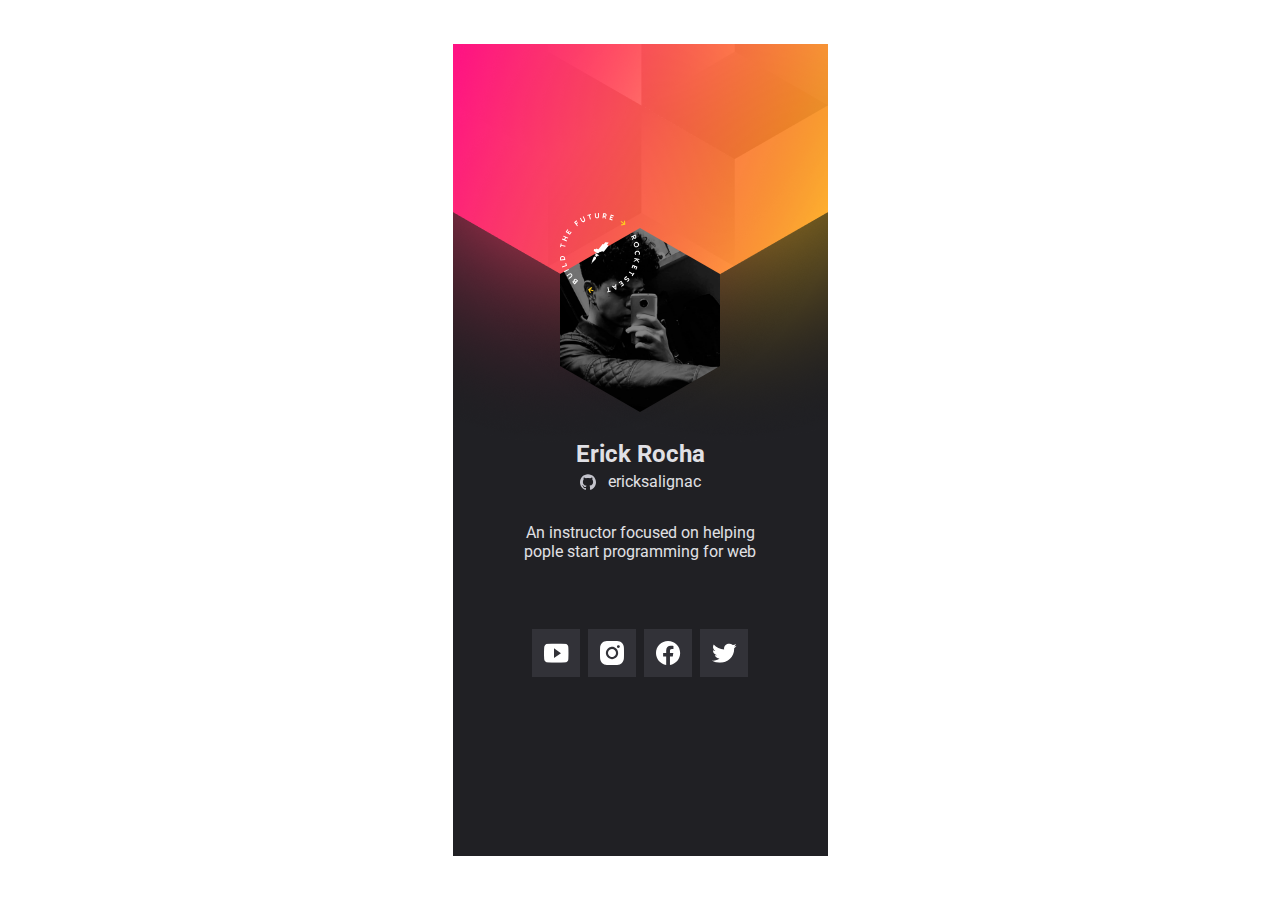
==== index.html @ 30ac0810 "Aula 2 concluida" ====
<!DOCTYPE html>

<html>
  <head>
    <title>Erick Rocha - DoWhile 2021</title>
    <link rel="stylesheet" href="styles.css" />
    <link rel="preconnect" href="https://fonts.googleapis.com" />
    <link rel="preconnect" href="https://fonts.gstatic.com" crossorigin />
    <link
      href="https://fonts.googleapis.com/css2?family=Roboto:wght@400;700&display=swap"
      rel="stylesheet"
    />
  </head>
  <body>
    <main>
      <div class="container">
        <div class="avatar">
          <span>
            <img src="images/selo.svg" alt="Selo branco Rocketseat" />
          </span>
          <img src="/images/foto-perfil.png" alt="Foto de Erick" />
        </div>
        <h1>Erick Rocha</h1>
        <a href="https://github.com/ericksalignac" target="_blank">
          <img src="images/github 2.svg" alt="ícone github" /> ericksalignac
        </a>

        <p>An instructor focused on helping pople start programming for web</p>

        <ul>
          <li>
            <a href="https://youtube.com" target="_blank"
              ><img src="images/youtube.svg" alt="logo youtube"
            /></a>
          </li>
          <li>
            <a href="https://instagram.com" target="_blank"
              ><img
                src="images/instagram.svg"
                alt="logo instagram"
                target="_blank"
            /></a>
          </li>
          <li>
            <a href="https://facebook.com" target="_blank"
              ><img
                src="images/facebook.svg"
                alt="logo facebook"
                target="_blank"
            /></a>
          </li>
          <li>
            <a href="https://twitter.com" target="_blank"
              ><img src="images/twitter.svg" alt="logo twitter" target="_blank"
            /></a>
          </li>
        </ul>
      </div>
    </main>
  </body>
</html>
---- styles.css ----
* {
  margin: 0;
}
html,
body {
  height: 100%;
}
body {
  --black: hsl(240, 6%, 13%);
  --grey: hsl(240, 9%, 89%, 1);

  display: grid;
  place-items: center;
  font-family: 'Roboto', sans-serif;
}
main {
  background: url(images/Mobile.png);
  width: 375px;
  height: 812px;
}
.container {
  max-width: 250px;
  margin-left: auto;
  margin-right: auto;
  text-align: center;
  color: var(--grey);
}
.avatar {
  width: 10rem;
  margin: 11.5rem auto 0;
  position: relative;
}
.avatar > img {
  width: 10rem;
  height: 11.5rem;
  object-fit: cover;
  clip-path: polygon(50% 0, 100% 25%, 100% 75%, 50% 100%, 0 75%, 0 25%);
}
.avatar span {
  position: absolute;
  top: -15px;
  z-index: 1;
}
h1 {
  font-size: 1.5rem;
  margin-top: 1.5rem;
}
a {
  color: var(--grey);
  text-decoration: none;
  margin-top: 0.25rem;
  display: flex;
  gap: 0.75rem;
  justify-content: center;
  align-items: center;
}
p {
  margin-top: 2rem;
}
ul {
  list-style: none;
  margin-top: 4rem;
  padding: 0;
  display: flex;
  gap: 0.5rem;
  justify-content: center;
}
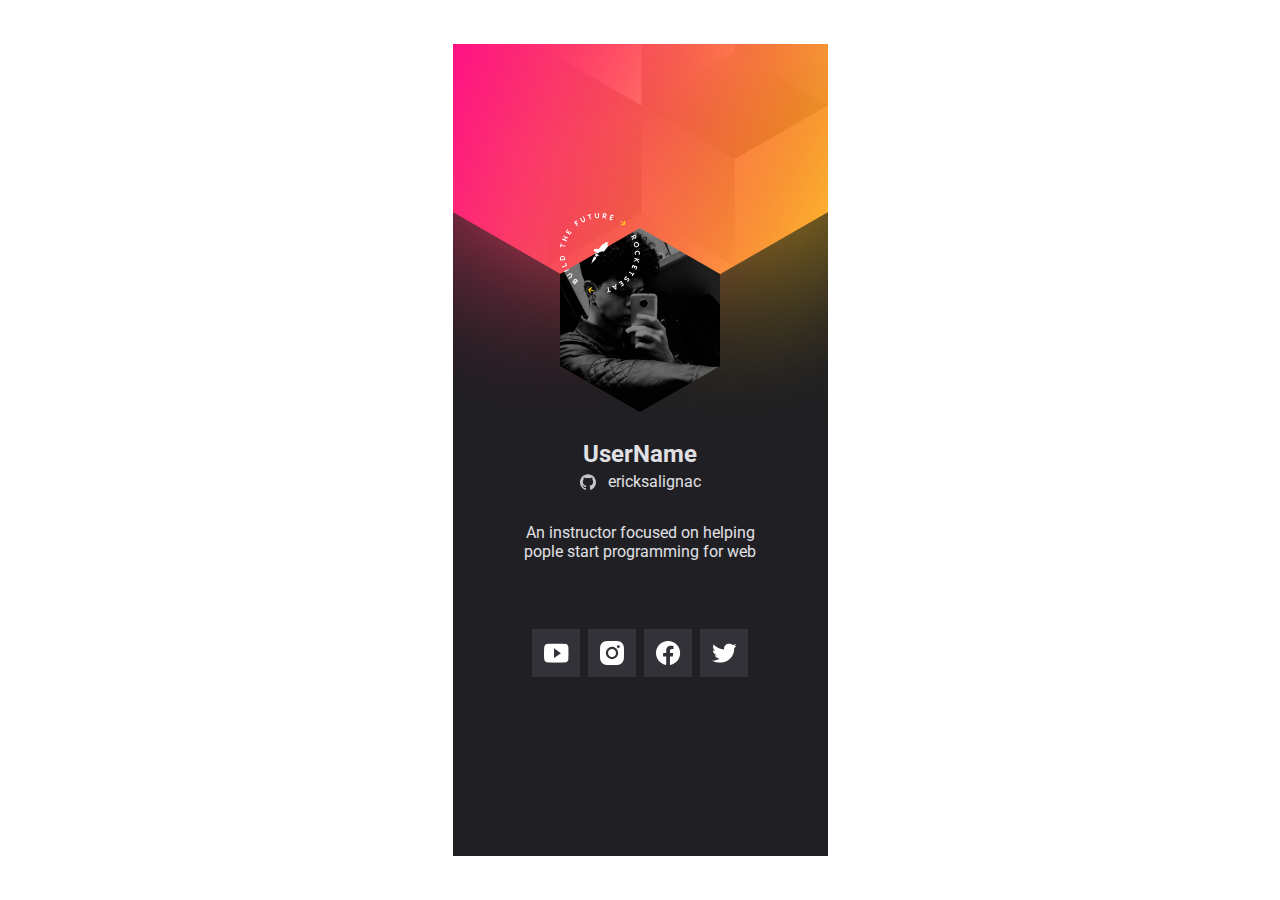
==== commit 7455e745: "Aula 3 concluída" ====
--- a/index.html
+++ b/index.html
@@ -18,44 +18,63 @@
           <span>
             <img src="images/selo.svg" alt="Selo branco Rocketseat" />
           </span>
-          <img src="/images/foto-perfil.png" alt="Foto de Erick" />
+          <img src="/images/foto-perfil.png" alt="Foto de perfl" />
         </div>
-        <h1>Erick Rocha</h1>
-        <a href="https://github.com/ericksalignac" target="_blank">
+        <h1 id="userName">UserName</h1>
+        <a href="https://github.com" target="_blank">
           <img src="images/github 2.svg" alt="ícone github" /> ericksalignac
         </a>
 
         <p>An instructor focused on helping pople start programming for web</p>
 
-        <ul>
-          <li>
-            <a href="https://youtube.com" target="_blank"
+        <ul id="socialLinks">
+          <li class="youtube">
+            <a href="https://youtube.com/" target="_blank"
               ><img src="images/youtube.svg" alt="logo youtube"
             /></a>
           </li>
-          <li>
-            <a href="https://instagram.com" target="_blank"
+          <li class="instagram">
+            <a href="https://instagram.com/" target="_blank"
               ><img
                 src="images/instagram.svg"
                 alt="logo instagram"
                 target="_blank"
             /></a>
           </li>
-          <li>
-            <a href="https://facebook.com" target="_blank"
+          <li class="facebook">
+            <a href="https://facebook.com/" target="_blank"
               ><img
                 src="images/facebook.svg"
                 alt="logo facebook"
                 target="_blank"
             /></a>
           </li>
-          <li>
-            <a href="https://twitter.com" target="_blank"
+          <li class="twitter">
+            <a href="https://twitter.com/" target="_blank"
               ><img src="images/twitter.svg" alt="logo twitter" target="_blank"
             /></a>
           </li>
         </ul>
       </div>
     </main>
+
+    <script>
+      const socialMediaLinks = {
+        name: 'Erick Rocha',
+        github: 'ericksalignac',
+        youtube: 'channel/UC5JtcmUBXbG4SDaTxDwE_Jg',
+        instagram: 'erick_salignac',
+        facebook: '/profile.php?id=100005985194717',
+        twitter: 'erick_salignac'
+      }
+
+      function changeSocialMedia() {
+        for (let li of socialLinks.children) {
+          const social = li.getAttribute('class')
+          li.children[0].href = `https://${social}.com/${socialMediaLinks[social]}`
+        }
+      }
+      changeSocialMedia()
+    </script>
   </body>
 </html>
--- a/styles.css
+++ b/styles.css
@@ -36,6 +36,7 @@
   object-fit: cover;
   clip-path: polygon(50% 0, 100% 25%, 100% 75%, 50% 100%, 0 75%, 0 25%);
 }
+
 .avatar span {
   position: absolute;
   top: -15px;
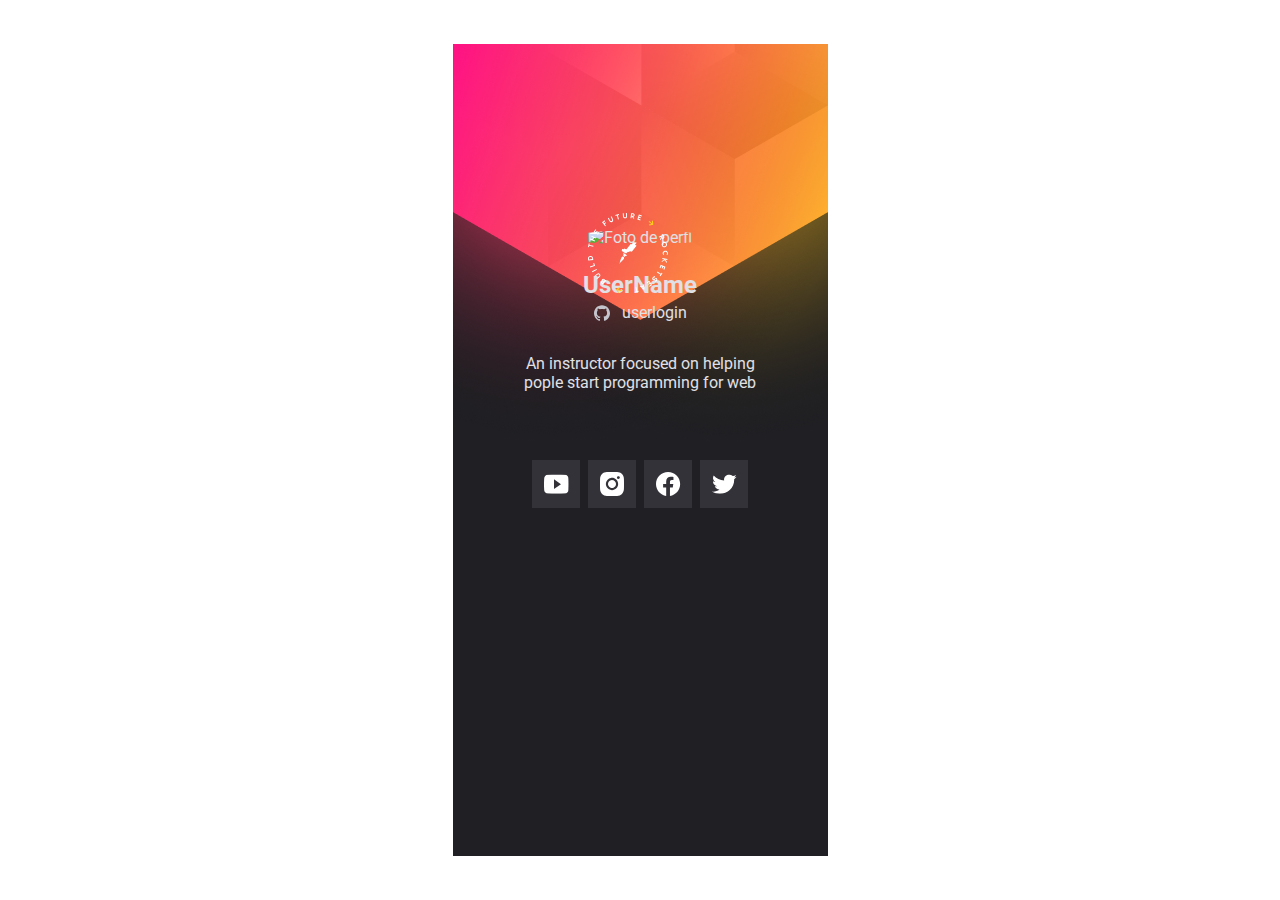
==== commit 9bfb3816: "Aula 4 concluída" ====
--- a/index.html
+++ b/index.html
@@ -18,14 +18,20 @@
           <span>
             <img src="images/selo.svg" alt="Selo branco Rocketseat" />
           </span>
-          <img src="/images/foto-perfil.png" alt="Foto de perfl" />
+
+          <img src="" alt="Foto de perfl" id="userImage" />
         </div>
+
         <h1 id="userName">UserName</h1>
-        <a href="https://github.com" target="_blank">
-          <img src="images/github 2.svg" alt="ícone github" /> ericksalignac
+
+        <a id="userLink" href="https://github.com/maykbrito" target="_blank">
+          <img src="images/github 2.svg" alt="ícone github" id />
+          <span id="userLogin">userlogin</span>
         </a>
 
-        <p>An instructor focused on helping pople start programming for web</p>
+        <p id="userBio">
+          An instructor focused on helping pople start programming for web
+        </p>
 
         <ul id="socialLinks">
           <li class="youtube">
@@ -58,23 +64,6 @@
       </div>
     </main>
 
-    <script>
-      const socialMediaLinks = {
-        name: 'Erick Rocha',
-        github: 'ericksalignac',
-        youtube: 'channel/UC5JtcmUBXbG4SDaTxDwE_Jg',
-        instagram: 'erick_salignac',
-        facebook: '/profile.php?id=100005985194717',
-        twitter: 'erick_salignac'
-      }
-
-      function changeSocialMedia() {
-        for (let li of socialLinks.children) {
-          const social = li.getAttribute('class')
-          li.children[0].href = `https://${social}.com/${socialMediaLinks[social]}`
-        }
-      }
-      changeSocialMedia()
-    </script>
+    <script src="/main.js"></script>
   </body>
 </html>
